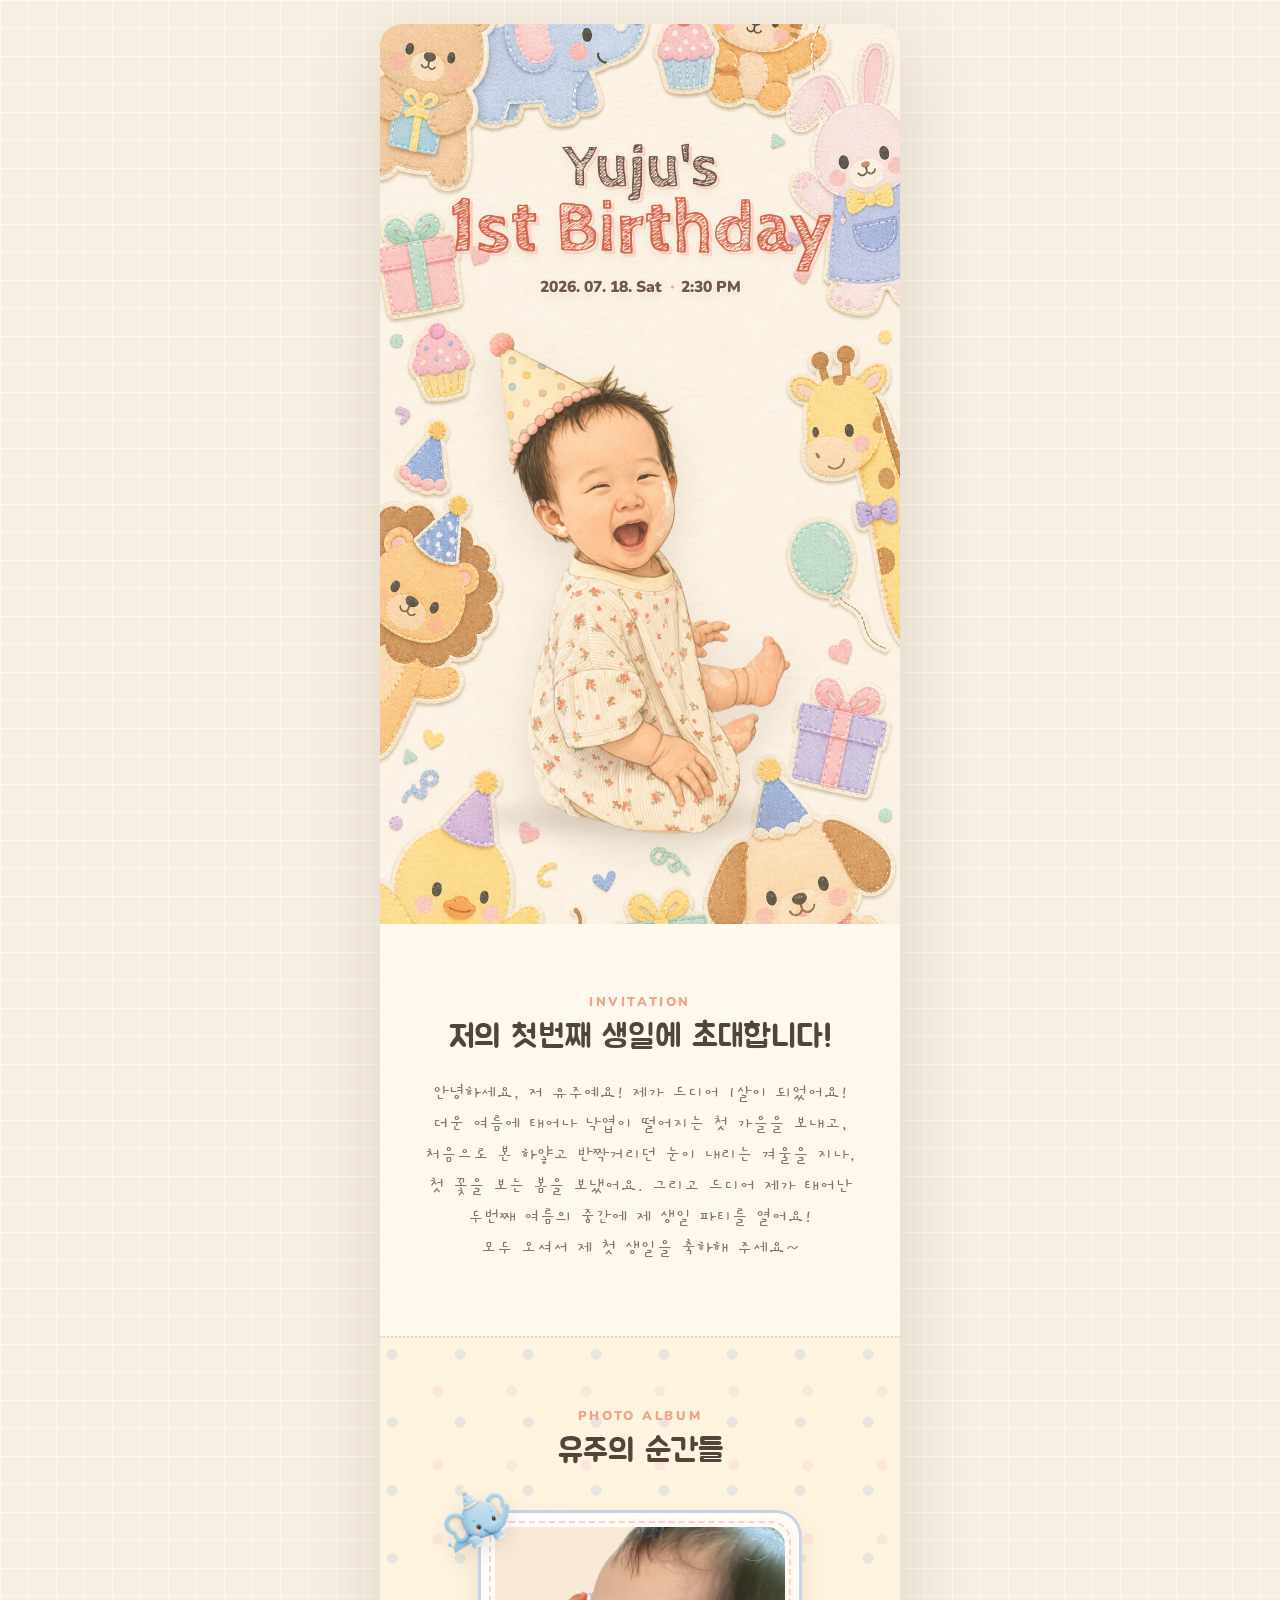
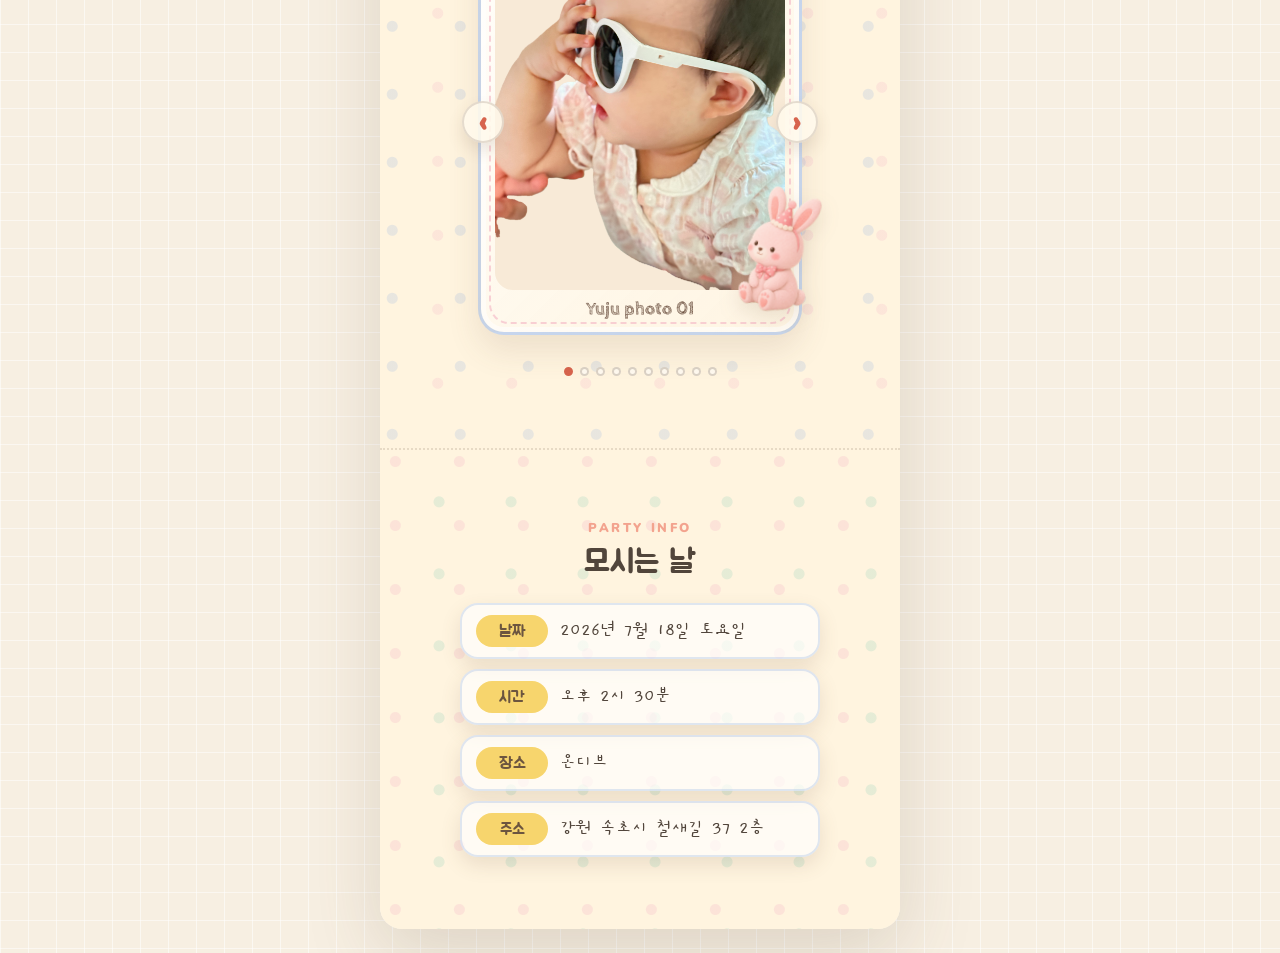
==== 3rd/index.html @ 5f95e064 "2nd, 3rd" ====
<!doctype html>
<html lang="ko">
  <head>
    <meta charset="utf-8" />
    <meta name="viewport" content="width=device-width, initial-scale=1" />
    <meta
      name="description"
      content="유주의 첫 번째 생일을 알리는 깨끗하고 아기자기한 초대장입니다."
    />
    <title>유주의 첫 생일 초대장</title>
    <link rel="preconnect" href="https://fonts.googleapis.com" />
    <link rel="preconnect" href="https://fonts.gstatic.com" crossorigin />
    <link
      href="https://fonts.googleapis.com/css2?family=Cabin+Sketch:wght@400;700&family=Gaegu:wght@400;700&family=Jua&family=Nunito:wght@700;800;900&display=swap"
      rel="stylesheet"
    />
    <link rel="stylesheet" href="styles.css" />
  </head>
  <body>
    <main class="invitation">
      <section class="hero" aria-label="초대장 표지">
        <div class="hero__header">
          <h1 class="hero__title">
            <span>Yuju's</span>
            <span>1st Birthday</span>
          </h1>
          <p class="hero__party-time">
            <span>2026. 07. 18. Sat</span>
            <span>2:30 PM</span>
          </p>
        </div>

        <img
          class="hero__girl"
          src="../img/birthday_girl.png"
          alt="생일 모자를 쓴 유주"
        />
      </section>

      <section class="section intro" aria-labelledby="intro-title">
        <p class="section__eyebrow">Invitation</p>
        <h2 id="intro-title">저의 첫번째 생일에 초대합니다!</h2>
        <p>
          안녕하세요, 저 유주예요!
          제가 드디어 1살이 되었어요!
          더운 여름에 태어나 낙엽이 떨어지는 첫 가을을 보내고,
          처음으로 본 하얗고 반짝거리던 눈이 내리는 겨울을 지나,
          첫 꽃을 보는 봄을 보냈어요.
          그리고 드디어 제가 태어난 두번째 여름의 중간에 제 생일 파티를 열어요!<br />
          모두 오셔서 제 첫 생일을 축하해 주세요~ 
        </p>
      </section>

      <section class="section gallery" aria-labelledby="gallery-title">
        <p class="section__eyebrow">Photo Album</p>
        <h2 id="gallery-title">유주의 순간들</h2>
        <div class="gallery-frame" aria-roledescription="carousel">
          <img
            class="gallery-frame__deco gallery-frame__deco--elephant"
            src="assets/elephant.png"
            alt=""
            aria-hidden="true"
          />
          <figure class="gallery-slide">
            <img id="galleryPhoto" src="../img/gallery/01.png" alt="유주의 사진 1" />
            <figcaption id="galleryCaption">Yuju photo 01</figcaption>
          </figure>
          <img
            class="gallery-frame__deco gallery-frame__deco--bunny"
            src="assets/bunny.png"
            alt=""
            aria-hidden="true"
          />
          <button
            class="gallery-button gallery-button--prev"
            type="button"
            id="galleryPrev"
            aria-label="이전 사진"
          >
            ‹
          </button>
          <button
            class="gallery-button gallery-button--next"
            type="button"
            id="galleryNext"
            aria-label="다음 사진"
          >
            ›
          </button>
        </div>
        <div class="gallery-dots" id="galleryDots" aria-label="사진 순서"></div>
      </section>

      <section class="section details" aria-labelledby="details-title">
        <p class="section__eyebrow">Party Info</p>
        <h2 id="details-title">모시는 날</h2>
        <dl class="detail-list">
          <div>
            <dt>날짜</dt>
            <dd>2026년 7월 18일 토요일</dd>
          </div>
          <div>
            <dt>시간</dt>
            <dd>오후 2시 30분</dd>
          </div>
          <div>
            <dt>장소</dt>
            <dd>온디브</dd>
          </div>
          <div>
            <dt>주소</dt>
            <dd>강원 속초시 철새길 37 2층</dd>
          </div>
        </dl>
      </section>
    </main>

    <script src="script.js"></script>
  </body>
</html>
---- 3rd/styles.css ----
:root {
  --page: #f7efe2;
  --paper: #fff9ed;
  --paper-soft: #fff4df;
  --ink: #51453b;
  --muted: #8a7563;
  --line: rgba(122, 100, 81, 0.18);
  --peach: #f3a38e;
  --pink: #f4b7c6;
  --blue: #8daee2;
  --mint: #94d0b8;
  --yellow: #f7d56d;
  --shadow: rgba(111, 86, 63, 0.14);
  --body-font: "Gaegu", "Jua", system-ui, sans-serif;
  --display-font: "Jua", "Gaegu", system-ui, sans-serif;
  --sketch-font: "Cabin Sketch", "Nunito", system-ui, sans-serif;
  --latin-font: "Nunito", "Gaegu", system-ui, sans-serif;
}

* {
  box-sizing: border-box;
}

html {
  scroll-behavior: smooth;
}

body {
  margin: 0;
  background:
    linear-gradient(90deg, rgba(255, 255, 255, 0.56) 1px, transparent 1px),
    linear-gradient(rgba(255, 255, 255, 0.52) 1px, transparent 1px),
    var(--page);
  background-size: 28px 28px;
  color: var(--ink);
  font-family: var(--body-font);
  font-size: 1.18rem;
  line-height: 1.65;
}

img {
  max-width: 100%;
}

h1,
h2,
p {
  margin: 0;
}

.invitation {
  width: min(100%, 520px);
  min-height: 100vh;
  margin: 0 auto;
  overflow: hidden;
  background: var(--paper);
}

.hero {
  position: relative;
  min-height: 100svh;
  padding: max(32px, env(safe-area-inset-top)) 28px 32px;
  background:
    linear-gradient(rgba(255, 249, 237, 0.18), rgba(255, 249, 237, 0.18)),
    url("assets/animal-frame.png") center / cover no-repeat;
  text-align: center;
  isolation: isolate;
}

.hero::after {
  content: "";
  position: absolute;
  left: 19%;
  right: 19%;
  bottom: 10%;
  z-index: -1;
  height: 34px;
  border-radius: 50%;
  background: rgba(119, 89, 62, 0.13);
  filter: blur(8px);
}

.hero__header {
  position: absolute;
  top: max(13%, calc(env(safe-area-inset-top) + 34px));
  left: 50%;
  z-index: 2;
  width: min(88%, 430px);
  transform: translateX(-50%);
}

.hero__girl {
  position: absolute;
  left: 50%;
  bottom: 10%;
  z-index: 1;
  width: min(64.8vw, 320px);
  max-height: 55.8svh;
  display: block;
  object-fit: contain;
  object-position: center bottom;
  filter: drop-shadow(0 18px 18px rgba(113, 85, 66, 0.14));
  transform: translateX(-50%);
}

.hero__title {
  width: 100%;
  margin: 0;
  display: grid;
  gap: 2px;
  color: #d7644d;
  font-family: var(--sketch-font);
  font-size: clamp(2.8rem, 12vw, 4.6rem);
  font-weight: 700;
  letter-spacing: 0;
  line-height: 0.9;
  text-align: center;
  text-shadow:
    3px 3px 0 rgba(249, 206, 192, 0.95),
    0 4px 10px rgba(111, 86, 63, 0.14);
}

.hero__title span {
  display: block;
}

.hero__title span:first-child {
  color: #6f5747;
  font-size: 0.8em;
}

.hero__party-time {
  display: inline-flex;
  align-items: center;
  justify-content: center;
  gap: 9px;
  margin-top: 16px;
  padding: 0;
  border: 0;
  background: transparent;
  color: #725747;
  font-family: var(--latin-font);
  font-size: clamp(0.78rem, 3.2vw, 0.98rem);
  font-weight: 900;
  line-height: 1.15;
  text-shadow:
    1px 1px 0 rgba(255, 255, 255, 0.86),
    0 3px 8px rgba(111, 86, 63, 0.12);
}

.hero__party-time span + span {
  position: relative;
  padding-left: 10px;
}

.hero__party-time span + span::before {
  content: "";
  position: absolute;
  top: 50%;
  left: 0;
  width: 3px;
  height: 3px;
  border-radius: 50%;
  background: #f3a38e;
  transform: translateY(-50%);
}

.section {
  padding: 72px 30px;
  text-align: center;
}

.section + .section {
  border-top: 2px dotted var(--line);
}

.section__eyebrow {
  margin-bottom: 10px;
  color: var(--peach);
  font-family: var(--latin-font);
  font-size: 0.8rem;
  font-weight: 900;
  letter-spacing: 0.2em;
  line-height: 1;
  text-transform: uppercase;
}

h2 {
  margin-bottom: 22px;
  color: var(--ink);
  font-family: var(--display-font);
  font-size: 2rem;
  font-weight: 400;
  line-height: 1.15;
}

.intro p:not(.section__eyebrow) {
  max-width: 27rem;
  margin: 0 auto;
  color: var(--muted);
  word-break: keep-all;
}

.gallery {
  background:
    radial-gradient(circle at 18% 24%, rgba(141, 174, 226, 0.2) 0 5px, transparent 6px),
    radial-gradient(circle at 78% 72%, rgba(244, 183, 198, 0.24) 0 5px, transparent 6px),
    var(--paper-soft);
  background-size: 68px 68px, 74px 74px, auto;
}

.gallery-frame {
  position: relative;
  width: min(100%, 360px);
  margin: 0 auto;
  padding: 18px;
}

.gallery-slide {
  position: relative;
  z-index: 1;
  margin: 0;
  padding: 14px 14px 42px;
  border: 3px solid rgba(141, 174, 226, 0.5);
  border-radius: 26px;
  background:
    linear-gradient(135deg, rgba(255, 255, 255, 0.74), rgba(255, 244, 223, 0.86)),
    #fffaf0;
  box-shadow:
    0 16px 32px rgba(111, 86, 63, 0.12),
    inset 0 0 0 5px rgba(255, 255, 255, 0.55);
}

.gallery-slide::before {
  content: "";
  position: absolute;
  inset: 8px;
  border: 2px dashed rgba(244, 183, 198, 0.62);
  border-radius: 20px;
  pointer-events: none;
}

.gallery-slide img {
  width: 100%;
  aspect-ratio: 4 / 5;
  display: block;
  border-radius: 18px;
  object-fit: cover;
  object-position: center;
  background: #f8ead7;
}

.gallery-slide figcaption {
  position: absolute;
  left: 20px;
  right: 20px;
  bottom: 13px;
  color: #725747;
  font-family: var(--sketch-font);
  font-size: 1.1rem;
  font-weight: 700;
  line-height: 1;
}

.gallery-frame__deco {
  position: absolute;
  z-index: 2;
  display: block;
  pointer-events: none;
  filter: drop-shadow(0 8px 10px rgba(111, 86, 63, 0.14));
}

.gallery-frame__deco--elephant {
  top: -16px;
  left: -18px;
  width: clamp(92px, 28vw, 132px);
  transform: rotate(-9deg);
}

.gallery-frame__deco--bunny {
  right: -20px;
  bottom: 22px;
  width: clamp(86px, 27vw, 126px);
  transform: rotate(7deg);
}

.gallery-button {
  position: absolute;
  top: 50%;
  z-index: 3;
  width: 42px;
  height: 42px;
  display: grid;
  place-items: center;
  border: 2px solid rgba(114, 87, 71, 0.18);
  border-radius: 50%;
  background: rgba(255, 250, 236, 0.88);
  color: #d7644d;
  font-family: var(--latin-font);
  font-size: 2rem;
  font-weight: 900;
  line-height: 1;
  box-shadow: 0 8px 16px rgba(111, 86, 63, 0.14);
  cursor: pointer;
  transform: translateY(-50%);
}

.gallery-button--prev {
  left: 2px;
}

.gallery-button--next {
  right: 2px;
}

.gallery-button:active {
  transform: translateY(calc(-50% + 2px));
}

.gallery-dots {
  display: flex;
  flex-wrap: wrap;
  justify-content: center;
  gap: 7px;
  width: min(100%, 300px);
  margin: 14px auto 0;
}

.gallery-dot {
  width: 9px;
  height: 9px;
  padding: 0;
  border: 2px solid rgba(114, 87, 71, 0.25);
  border-radius: 50%;
  background: #fffaf0;
  cursor: pointer;
}

.gallery-dot.is-active {
  border-color: #d7644d;
  background: #d7644d;
}

.details {
  background:
    radial-gradient(circle at 24% 18%, rgba(244, 183, 198, 0.28) 0 5px, transparent 6px),
    radial-gradient(circle at 82% 72%, rgba(148, 208, 184, 0.24) 0 5px, transparent 6px),
    var(--paper-soft);
  background-size: 64px 64px, 72px 72px, auto;
}

.detail-list {
  display: grid;
  gap: 10px;
  width: min(100%, 360px);
  margin: 0 auto;
}

.detail-list div {
  display: grid;
  grid-template-columns: 72px 1fr;
  gap: 12px;
  align-items: center;
  min-height: 54px;
  padding: 10px 14px;
  border: 2px solid rgba(141, 174, 226, 0.28);
  border-radius: 18px;
  background: rgba(255, 255, 255, 0.66);
  box-shadow: 0 8px 20px var(--shadow);
  text-align: left;
}

.detail-list dt {
  display: grid;
  place-items: center;
  min-width: 0;
  min-height: 32px;
  border-radius: 999px;
  background: var(--yellow);
  color: #6c553f;
  font-family: var(--display-font);
  font-size: 1rem;
  line-height: 1;
}

.detail-list dd {
  min-width: 0;
  margin: 0;
  color: var(--ink);
  line-height: 1.35;
  word-break: keep-all;
}

@media (min-width: 640px) {
  body {
    padding: 24px 0;
  }

  .invitation {
    border-radius: 22px;
    box-shadow: 0 24px 74px rgba(95, 75, 56, 0.17);
  }
}

@media (max-width: 390px) {
  body {
    font-size: 1.1rem;
  }

  .hero {
    padding-right: 22px;
    padding-left: 22px;
  }

  .hero__girl {
    width: min(68.4vw, 297px);
    max-height: 54svh;
  }

  .hero__title {
    font-size: clamp(2.48rem, 12vw, 3.8rem);
  }

  .hero__party-time {
    gap: 7px;
    margin-top: 14px;
    padding-right: 0;
    padding-left: 0;
  }

  .detail-list div {
    grid-template-columns: 64px 1fr;
    gap: 10px;
    padding-right: 12px;
    padding-left: 12px;
  }
}
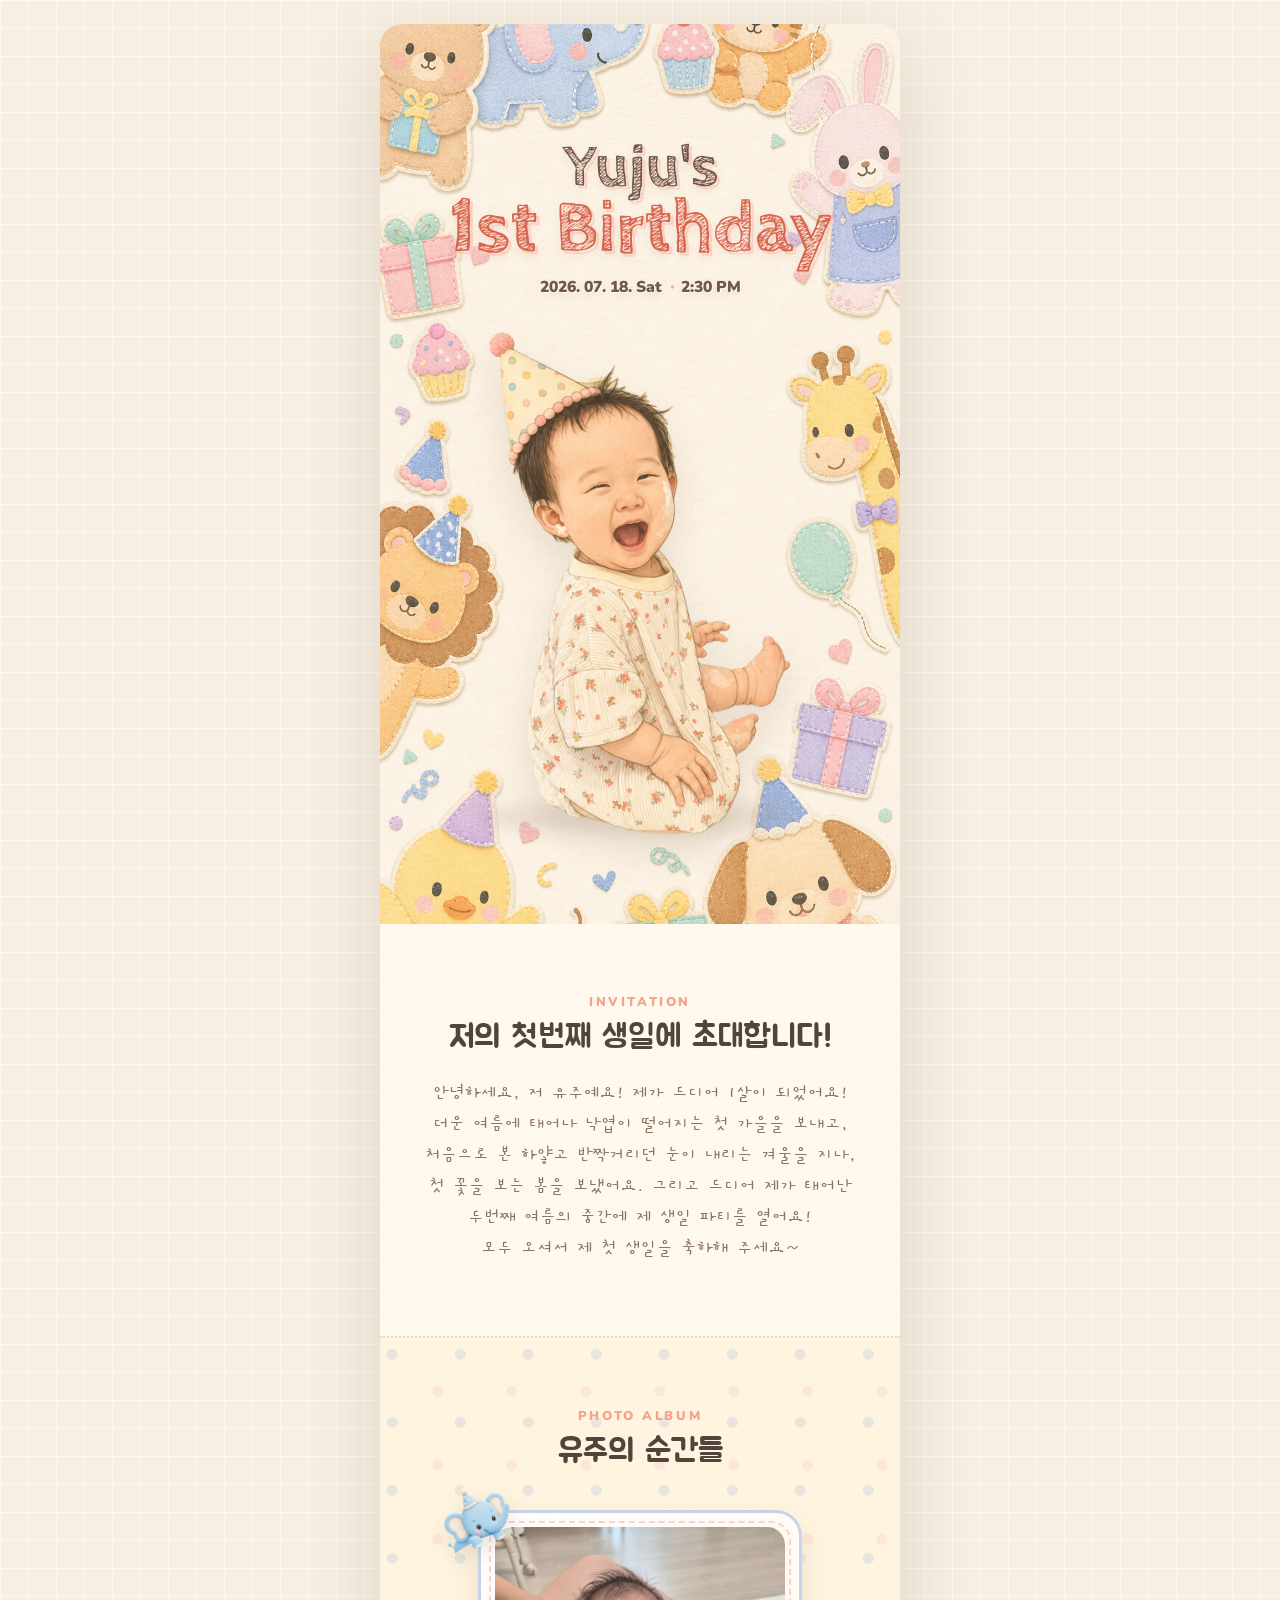
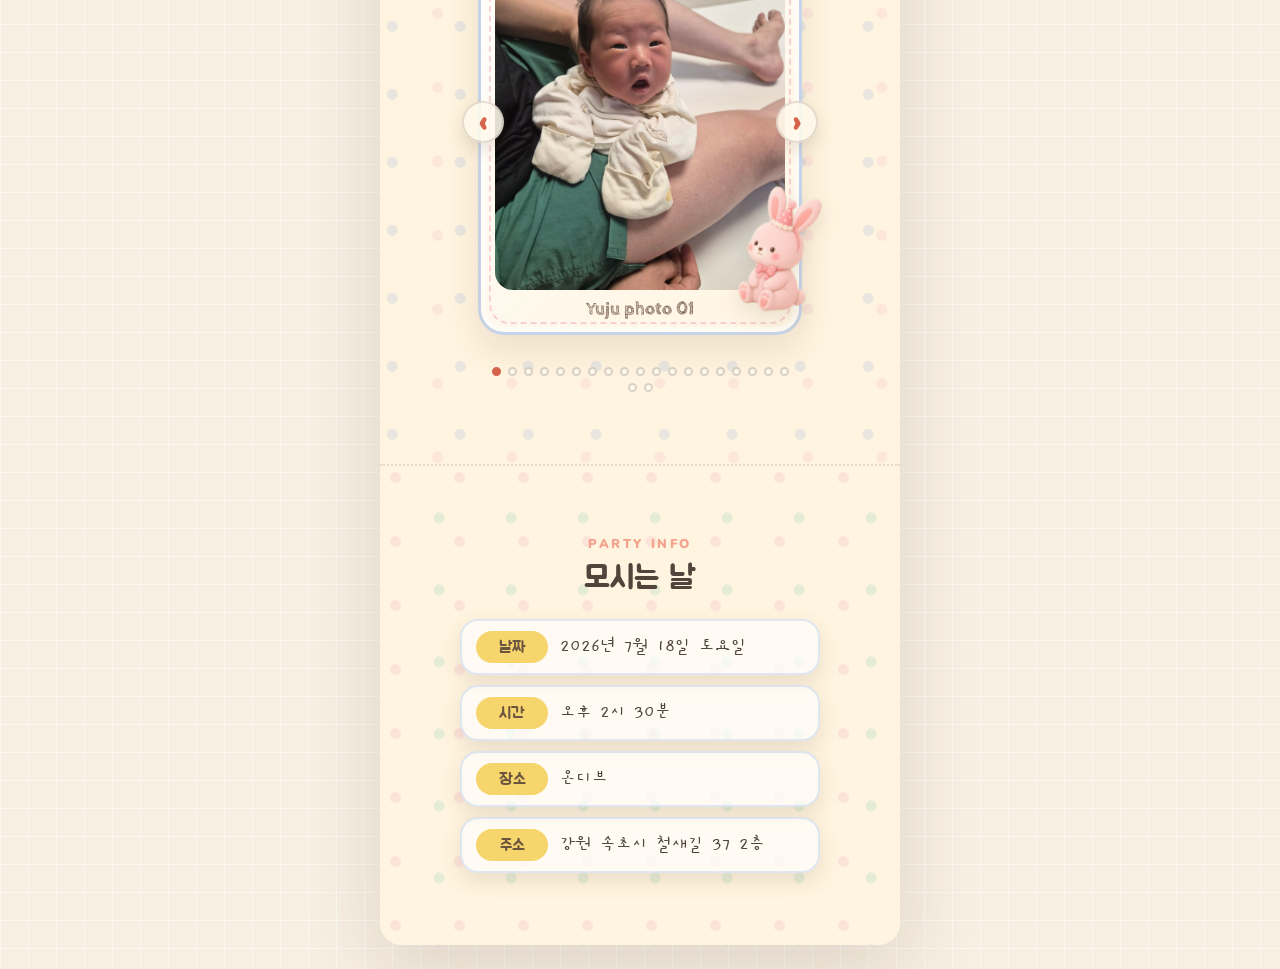
==== commit 94a37182: "슬라이드 이미지 수정" ====
--- a/3rd/index.html
+++ b/3rd/index.html
@@ -62,7 +62,7 @@
             aria-hidden="true"
           />
           <figure class="gallery-slide">
-            <img id="galleryPhoto" src="../img/gallery/01.png" alt="유주의 사진 1" />
+            <img id="galleryPhoto" src="../img/gallery/01.jpeg" alt="유주의 사진 1" />
             <figcaption id="galleryCaption">Yuju photo 01</figcaption>
           </figure>
           <img
--- a/3rd/styles.css
+++ b/3rd/styles.css
@@ -58,13 +58,16 @@
 
 .hero {
   position: relative;
-  min-height: 100svh;
+  min-height: var(--hero-height, 100svh);
+  height: var(--hero-height, 100svh);
+  overflow: hidden;
   padding: max(32px, env(safe-area-inset-top)) 28px 32px;
   background:
     linear-gradient(rgba(255, 249, 237, 0.18), rgba(255, 249, 237, 0.18)),
     url("assets/animal-frame.png") center / cover no-repeat;
   text-align: center;
   isolation: isolate;
+  contain: paint;
 }
 
 .hero::after {
@@ -95,7 +98,7 @@
   bottom: 10%;
   z-index: 1;
   width: min(64.8vw, 320px);
-  max-height: 55.8svh;
+  max-height: calc(var(--hero-height, 100svh) * 0.558);
   display: block;
   object-fit: contain;
   object-position: center bottom;
@@ -167,6 +170,8 @@
 
 .section {
   padding: 72px 30px;
+  position: relative;
+  z-index: 1;
   text-align: center;
 }
 
@@ -214,6 +219,8 @@
   width: min(100%, 360px);
   margin: 0 auto;
   padding: 18px;
+  touch-action: pan-y;
+  user-select: none;
 }
 
 .gallery-slide {
@@ -248,6 +255,8 @@
   object-fit: cover;
   object-position: center;
   background: #f8ead7;
+  -webkit-user-drag: none;
+  user-select: none;
 }
 
 .gallery-slide figcaption {
@@ -414,7 +423,7 @@
 
   .hero__girl {
     width: min(68.4vw, 297px);
-    max-height: 54svh;
+    max-height: calc(var(--hero-height, 100svh) * 0.54);
   }
 
   .hero__title {
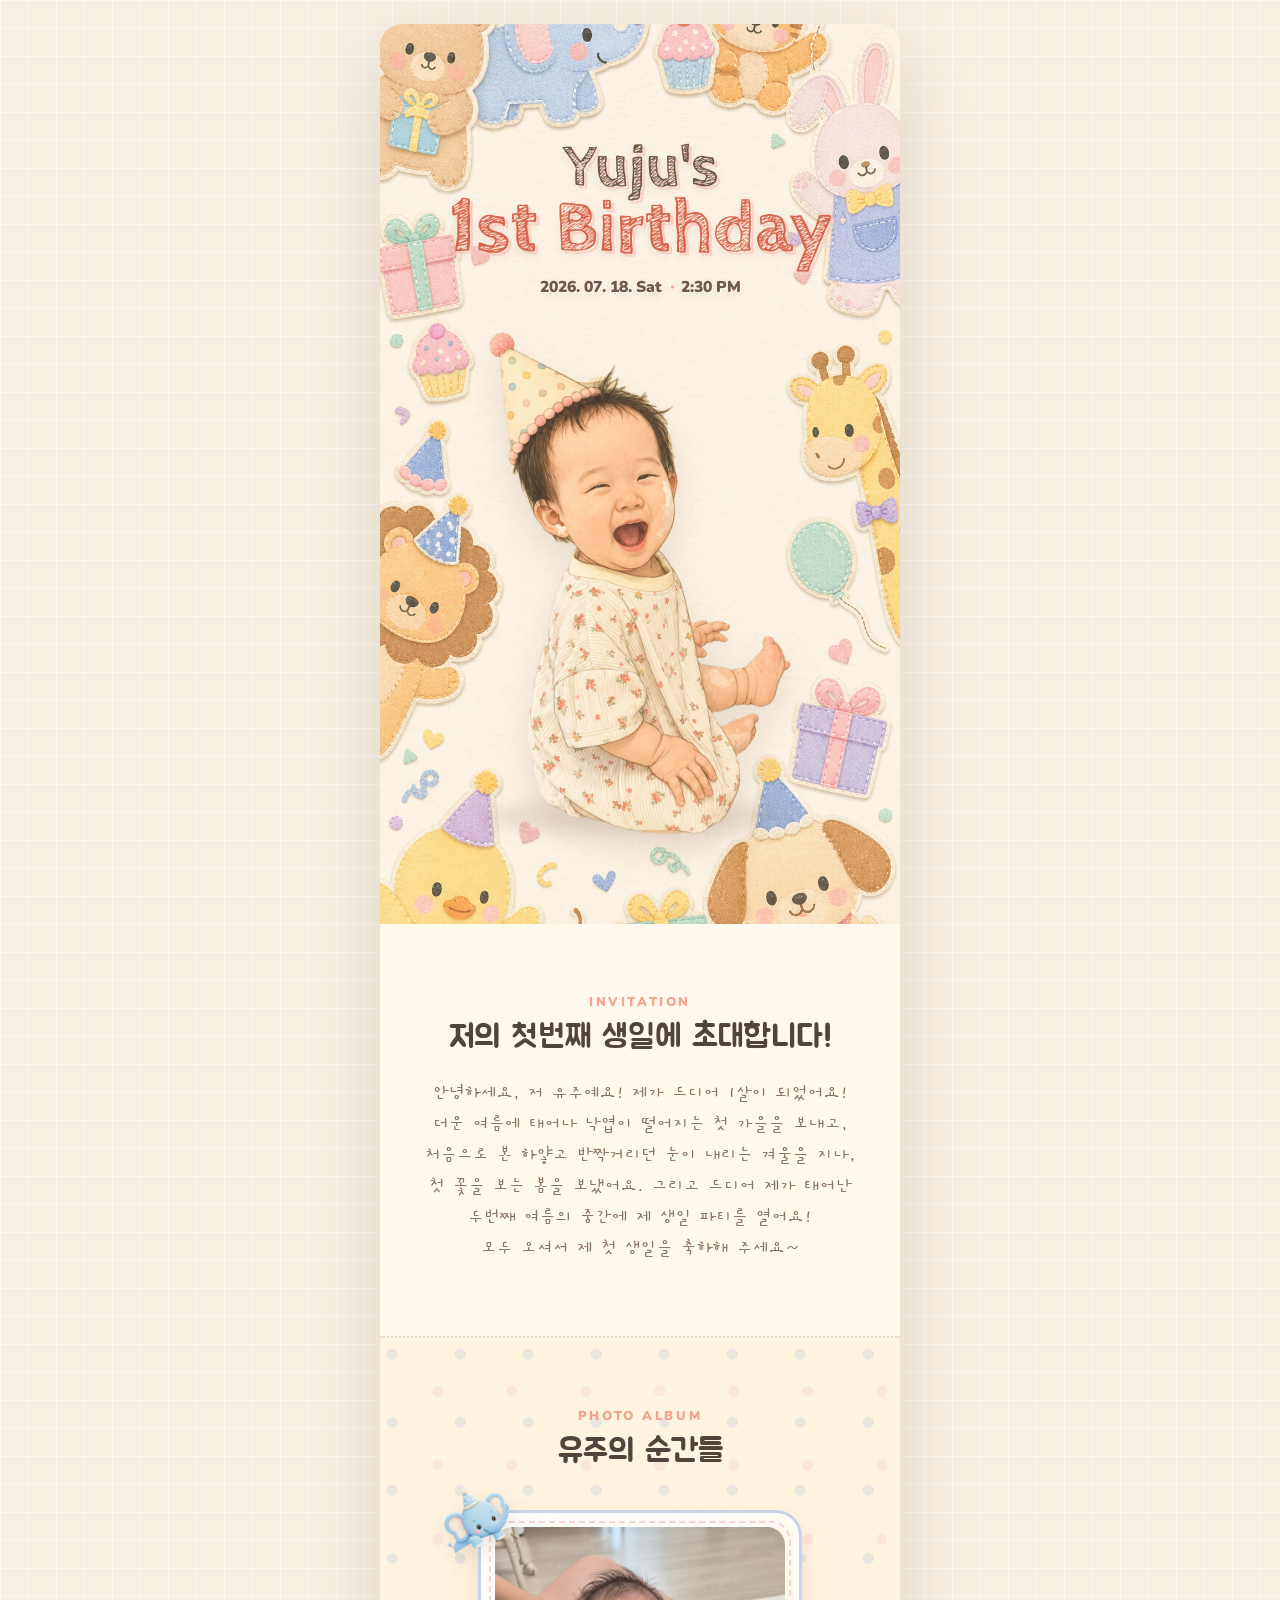
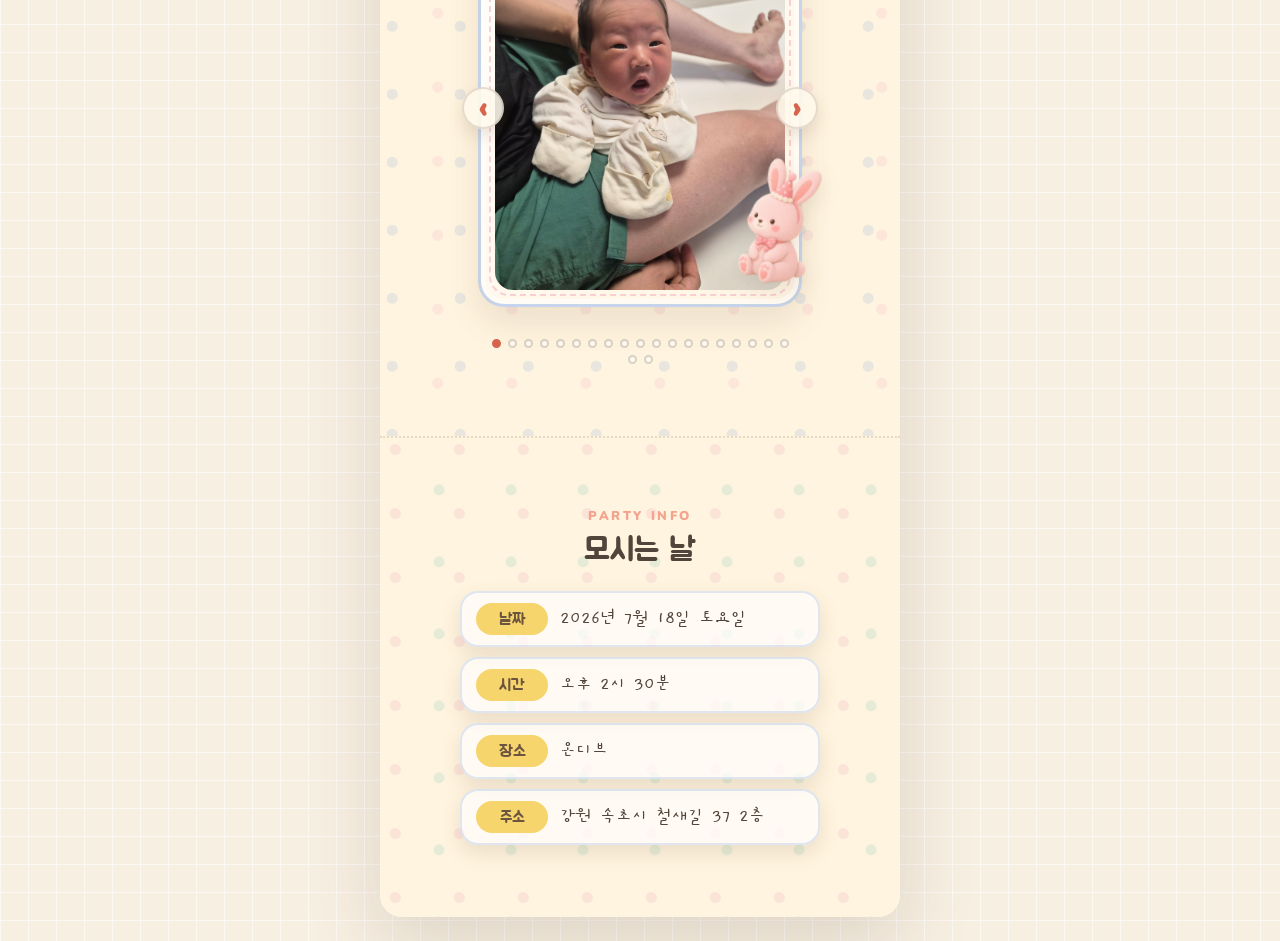
==== commit 2b6704a2: "슬라이드캡션 제거" ====
--- a/3rd/index.html
+++ b/3rd/index.html
@@ -63,7 +63,6 @@
           />
           <figure class="gallery-slide">
             <img id="galleryPhoto" src="../img/gallery/01.jpeg" alt="유주의 사진 1" />
-            <figcaption id="galleryCaption">Yuju photo 01</figcaption>
           </figure>
           <img
             class="gallery-frame__deco gallery-frame__deco--bunny"
--- a/3rd/styles.css
+++ b/3rd/styles.css
@@ -227,7 +227,7 @@
   position: relative;
   z-index: 1;
   margin: 0;
-  padding: 14px 14px 42px;
+  padding: 14px;
   border: 3px solid rgba(141, 174, 226, 0.5);
   border-radius: 26px;
   background:
@@ -257,18 +257,6 @@
   background: #f8ead7;
   -webkit-user-drag: none;
   user-select: none;
-}
-
-.gallery-slide figcaption {
-  position: absolute;
-  left: 20px;
-  right: 20px;
-  bottom: 13px;
-  color: #725747;
-  font-family: var(--sketch-font);
-  font-size: 1.1rem;
-  font-weight: 700;
-  line-height: 1;
 }
 
 .gallery-frame__deco {
